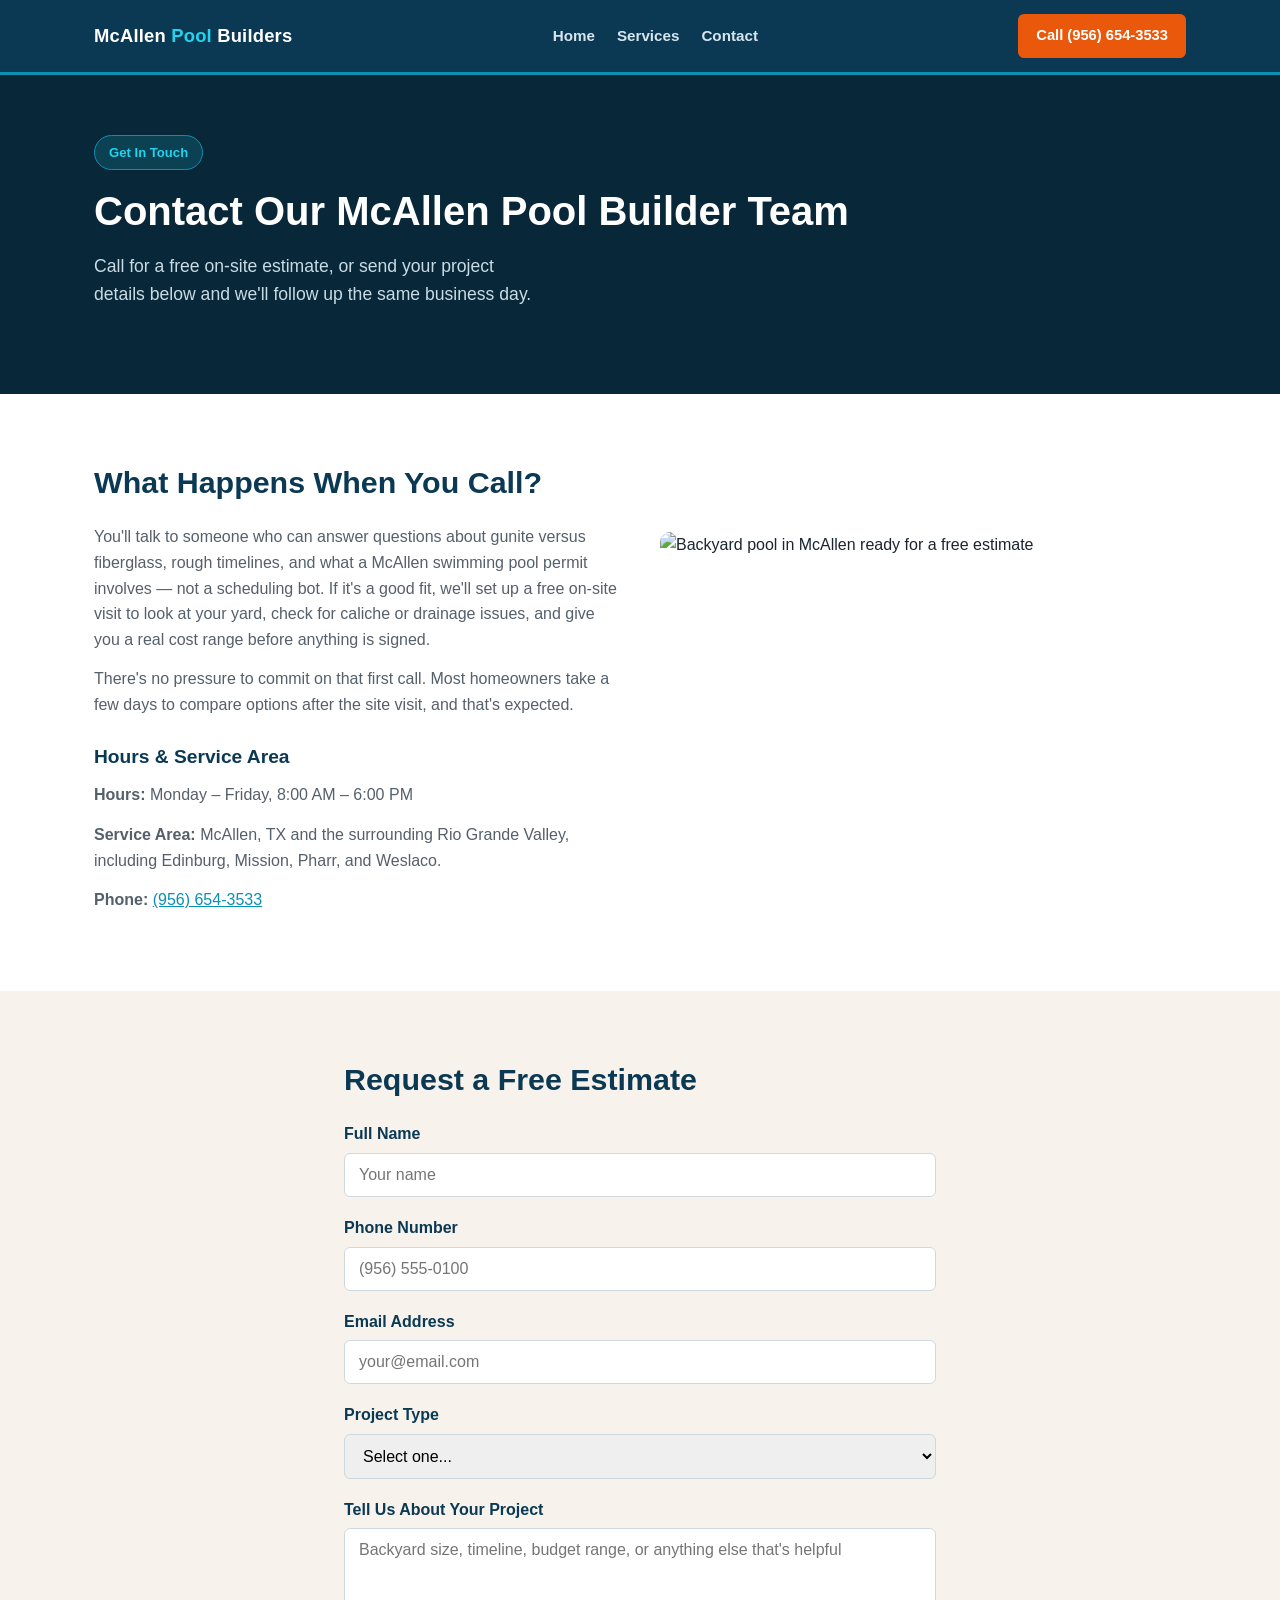
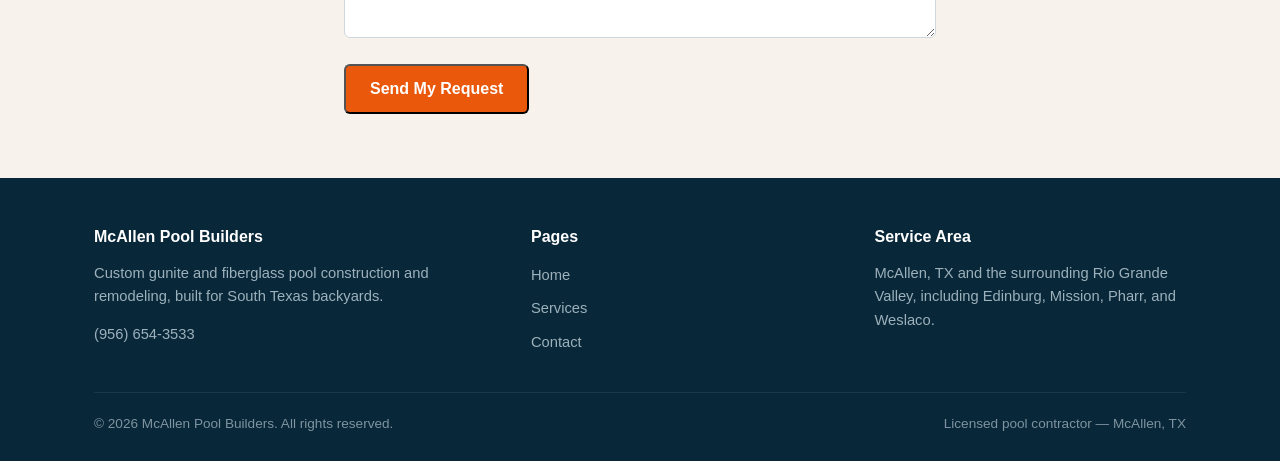
==== contact.html @ 000afb39 "Initial site build" ====
<!DOCTYPE html>
<html lang="en">
<head>
<meta charset="UTF-8">
<meta name="viewport" content="width=device-width, initial-scale=1.0">
<title>Contact McAllen Pool Builders | Free Estimate</title>
<meta name="description" content="Get a free pool building estimate in McAllen, TX. Call (956) 654-3533 or send your project details online.">
<link rel="stylesheet" href="/styles.css">
<script type="application/ld+json">
{
  "@context": "https://schema.org",
  "@type": "LocalBusiness",
  "name": "McAllen Pool Builders",
  "telephone": "+19566543533",
  "address": {
    "@type": "PostalAddress",
    "addressLocality": "McAllen",
    "addressRegion": "TX",
    "addressCountry": "US"
  },
  "areaServed": "McAllen, TX",
  "description": "Custom gunite and fiberglass pool builder in McAllen, TX",
  "openingHours": "Mo-Fr 08:00-18:00"
}
</script>
</head>
<body>

<nav class="site-nav">
  <div class="nav-inner">
    <a href="/" class="nav-logo">McAllen <span>Pool</span> Builders</a>
    <ul class="nav-links">
      <li><a href="/">Home</a></li>
      <li><a href="/services.html">Services</a></li>
      <li><a href="/contact.html">Contact</a></li>
    </ul>
    <a href="tel:+19566543533" class="nav-cta">Call (956) 654-3533</a>
  </div>
</nav>

<header class="hero" style="padding-bottom: 60px;">
  <div class="container">
    <span class="hero-badge">Get In Touch</span>
    <h1>Contact Our McAllen Pool Builder Team</h1>
    <p class="lead">Call for a free on-site estimate, or send your project details below and we'll follow up the same business day.</p>
  </div>
</header>

<section class="section-white">
  <div class="container two-col">
    <div>
      <h2>What Happens When You Call?</h2>
      <p>You'll talk to someone who can answer questions about gunite versus fiberglass, rough timelines, and what a McAllen swimming pool permit involves &mdash; not a scheduling bot. If it's a good fit, we'll set up a free on-site visit to look at your yard, check for caliche or drainage issues, and give you a real cost range before anything is signed.</p>
      <p>There's no pressure to commit on that first call. Most homeowners take a few days to compare options after the site visit, and that's expected.</p>
      <h3 style="margin-top:24px;">Hours &amp; Service Area</h3>
      <p><strong>Hours:</strong> Monday &ndash; Friday, 8:00 AM &ndash; 6:00 PM</p>
      <p><strong>Service Area:</strong> McAllen, TX and the surrounding Rio Grande Valley, including Edinburg, Mission, Pharr, and Weslaco.</p>
      <p><strong>Phone:</strong> <a href="tel:+19566543533">(956) 654-3533</a></p>
    </div>
    <div>
      <img src="https://images.pexels.com/photos/5306735/pexels-photo-5306735.jpeg?auto=compress&cs=tinysrgb&w=900" alt="Backyard pool in McAllen ready for a free estimate">
    </div>
  </div>
</section>

<section class="section-sand">
  <div class="container" style="max-width: 640px;">
    <h2>Request a Free Estimate</h2>
    <form action="https://formspree.io/f/mvzezpne" method="POST">
      <input type="hidden" name="_subject" value="New Lead &mdash; Pool Builder in McAllen, TX">
      <div class="form-group">
        <label for="name">Full Name</label>
        <input type="text" id="name" name="name" placeholder="Your name" required>
      </div>
      <div class="form-group">
        <label for="phone">Phone Number</label>
        <input type="tel" id="phone" name="phone" placeholder="(956) 555-0100" required>
      </div>
      <div class="form-group">
        <label for="email">Email Address</label>
        <input type="email" id="email" name="email" placeholder="your@email.com">
      </div>
      <div class="form-group">
        <label for="project">Project Type</label>
        <select id="project" name="project">
          <option value="">Select one...</option>
          <option value="New gunite pool">New gunite pool</option>
          <option value="New fiberglass pool">New fiberglass pool</option>
          <option value="Pool remodel or resurfacing">Pool remodel or resurfacing</option>
          <option value="Not sure yet">Not sure yet</option>
        </select>
      </div>
      <div class="form-group">
        <label for="message">Tell Us About Your Project</label>
        <textarea id="message" name="message" placeholder="Backyard size, timeline, budget range, or anything else that's helpful"></textarea>
      </div>
      <input type="text" name="_gotcha" style="display:none" tabindex="-1">
      <button type="submit" class="btn btn-primary">Send My Request</button>
    </form>
  </div>
</section>

<footer>
  <div class="container">
    <div class="footer-grid">
      <div>
        <h4>McAllen Pool Builders</h4>
        <p>Custom gunite and fiberglass pool construction and remodeling, built for South Texas backyards.</p>
        <p><a href="tel:+19566543533">(956) 654-3533</a></p>
      </div>
      <div>
        <h4>Pages</h4>
        <ul>
          <li><a href="/">Home</a></li>
          <li><a href="/services.html">Services</a></li>
          <li><a href="/contact.html">Contact</a></li>
        </ul>
      </div>
      <div>
        <h4>Service Area</h4>
        <p>McAllen, TX and the surrounding Rio Grande Valley, including Edinburg, Mission, Pharr, and Weslaco.</p>
      </div>
    </div>
    <div class="footer-bottom">
      <span>&copy; 2026 McAllen Pool Builders. All rights reserved.</span>
      <span>Licensed pool contractor &mdash; McAllen, TX</span>
    </div>
  </div>
</footer>

</body>
</html>
---- styles.css ----
/* McAllen Pool Builders — shared stylesheet */

:root {
  --navy: #0b3954;
  --navy-dark: #082738;
  --aqua: #0891b2;
  --aqua-light: #22d3ee;
  --sand: #f7f3ec;
  --sand-dark: #ede4d3;
  --ink: #1a2530;
  --gray: #55606b;
  --white: #ffffff;
  --orange: #ea580c;
}

* { box-sizing: border-box; margin: 0; padding: 0; }

body {
  font-family: -apple-system, BlinkMacSystemFont, "Segoe UI", Roboto, Helvetica, Arial, sans-serif;
  color: var(--ink);
  line-height: 1.6;
  background: var(--white);
}

img { max-width: 100%; display: block; }

a { color: var(--aqua); }

.container {
  max-width: 1140px;
  margin: 0 auto;
  padding: 0 24px;
}

/* ---------- Nav ---------- */
.site-nav {
  position: sticky;
  top: 0;
  z-index: 50;
  background: var(--navy);
  border-bottom: 3px solid var(--aqua);
}

.nav-inner {
  max-width: 1140px;
  margin: 0 auto;
  padding: 14px 24px;
  display: flex;
  align-items: center;
  justify-content: space-between;
  gap: 16px;
}

.nav-logo {
  color: var(--white);
  font-weight: 800;
  font-size: 1.15rem;
  text-decoration: none;
  letter-spacing: 0.2px;
}

.nav-logo span { color: var(--aqua-light); }

.nav-links {
  display: flex;
  gap: 22px;
  list-style: none;
}

.nav-links a {
  color: #d7e6ee;
  text-decoration: none;
  font-weight: 600;
  font-size: 0.95rem;
}

.nav-links a:hover { color: var(--aqua-light); }

.nav-cta {
  background: var(--orange);
  color: var(--white) !important;
  padding: 10px 18px;
  border-radius: 6px;
  font-weight: 700;
  text-decoration: none;
  white-space: nowrap;
  font-size: 0.92rem;
}

.nav-cta:hover { background: #c2410c; }

/* ---------- Hero ---------- */
.hero {
  background: var(--navy-dark);
  color: var(--white);
  padding: 60px 0 0;
}

.hero-grid {
  display: grid;
  grid-template-columns: 1.05fr 0.95fr;
  gap: 40px;
  align-items: center;
}

.hero-badge {
  display: inline-block;
  background: rgba(34, 211, 238, 0.15);
  border: 1px solid var(--aqua);
  color: var(--aqua-light);
  padding: 6px 14px;
  border-radius: 999px;
  font-size: 0.82rem;
  font-weight: 700;
  margin-bottom: 18px;
}

.hero h1 {
  font-size: 2.5rem;
  line-height: 1.15;
  margin-bottom: 18px;
}

.hero p.lead {
  font-size: 1.1rem;
  color: #c9dce5;
  margin-bottom: 26px;
  max-width: 46ch;
}

.hero-ctas { display: flex; gap: 14px; flex-wrap: wrap; margin-bottom: 40px; }

.btn {
  display: inline-block;
  padding: 14px 24px;
  border-radius: 6px;
  font-weight: 700;
  text-decoration: none;
  font-size: 1rem;
}

.btn-primary { background: var(--orange); color: var(--white); }
.btn-primary:hover { background: #c2410c; }

.btn-secondary {
  background: transparent;
  color: var(--white);
  border: 2px solid rgba(255,255,255,0.4);
}
.btn-secondary:hover { border-color: var(--aqua-light); color: var(--aqua-light); }

.hero-image img {
  border-radius: 10px;
  width: 100%;
  height: 380px;
  object-fit: cover;
}

/* ---------- Sections ---------- */
section { padding: 64px 0; }
.section-white { background: var(--white); }
.section-sand { background: var(--sand); }

h2 {
  font-size: 1.9rem;
  color: var(--navy);
  margin-bottom: 18px;
}

h3 { font-size: 1.2rem; color: var(--navy); margin-bottom: 10px; }

p { margin-bottom: 14px; color: var(--gray); max-width: 72ch; }

.two-col {
  display: grid;
  grid-template-columns: 1fr 1fr;
  gap: 40px;
  align-items: center;
}

.two-col img { border-radius: 10px; height: 320px; width: 100%; object-fit: cover; }

/* ---------- Cards ---------- */
.card-grid {
  display: grid;
  grid-template-columns: repeat(3, 1fr);
  gap: 24px;
  margin-top: 28px;
}

.card {
  background: var(--white);
  border: 1px solid var(--sand-dark);
  border-radius: 10px;
  padding: 26px;
  box-shadow: 0 1px 3px rgba(0,0,0,0.04);
}

.card h3 { margin-bottom: 8px; }

.card .price {
  display: inline-block;
  background: var(--sand);
  color: var(--navy);
  font-weight: 700;
  padding: 4px 10px;
  border-radius: 5px;
  font-size: 0.85rem;
  margin-top: 8px;
}

/* ---------- Trigger list ---------- */
.trigger-list { list-style: none; margin-top: 20px; }
.trigger-list li {
  padding: 14px 0 14px 32px;
  position: relative;
  border-bottom: 1px solid var(--sand-dark);
  color: var(--gray);
}
.trigger-list li::before {
  content: "\2713";
  position: absolute;
  left: 0;
  top: 14px;
  color: var(--aqua);
  font-weight: 700;
}

/* ---------- FAQ flashcards ---------- */
.faq-grid { display: grid; gap: 16px; margin-top: 24px; }

.faq-card {
  background: var(--white);
  border: 1px solid var(--sand-dark);
  border-left: 4px solid var(--aqua);
  border-radius: 8px;
  padding: 20px 24px;
}

.faq-card h3 { font-size: 1.05rem; margin-bottom: 8px; }
.faq-card p { margin-bottom: 0; }

/* ---------- CTA banner ---------- */
.cta-banner {
  background: var(--orange);
  color: var(--white);
  text-align: center;
  padding: 48px 0;
}

.cta-banner h2 { color: var(--white); margin-bottom: 12px; }
.cta-banner p { color: #ffe9dc; margin: 0 auto 22px; }
.cta-banner .btn-secondary { border-color: rgba(255,255,255,0.6); }

/* ---------- Footer ---------- */
footer {
  background: var(--navy-dark);
  color: #b9c9d2;
  padding: 46px 0 26px;
}

.footer-grid {
  display: grid;
  grid-template-columns: 1.3fr 1fr 1fr;
  gap: 32px;
  margin-bottom: 30px;
}

footer h4 { color: var(--white); margin-bottom: 12px; font-size: 1rem; }
footer p { color: #9db1bc; font-size: 0.92rem; }
footer a { color: #9db1bc; text-decoration: none; font-size: 0.92rem; }
footer a:hover { color: var(--aqua-light); }
footer ul { list-style: none; }
footer li { margin-bottom: 8px; }

.footer-bottom {
  border-top: 1px solid rgba(255,255,255,0.08);
  padding-top: 20px;
  font-size: 0.85rem;
  color: #7f93a0;
  display: flex;
  justify-content: space-between;
  flex-wrap: wrap;
  gap: 10px;
}

/* ---------- Forms ---------- */
.form-group { margin-bottom: 18px; }
.form-group label { display: block; font-weight: 600; margin-bottom: 6px; color: var(--navy); }
.form-group input, .form-group select, .form-group textarea {
  width: 100%;
  padding: 12px 14px;
  border: 1px solid #cfd8de;
  border-radius: 6px;
  font-size: 1rem;
  font-family: inherit;
}
.form-group textarea { min-height: 110px; resize: vertical; }

/* ---------- Utility ---------- */
.section-header { max-width: 62ch; margin-bottom: 8px; }
.eyebrow {
  color: var(--aqua);
  font-weight: 700;
  font-size: 0.85rem;
  letter-spacing: 0.6px;
  text-transform: uppercase;
  margin-bottom: 6px;
  display: block;
}

/* ---------- Responsive ---------- */
@media (max-width: 860px) {
  .hero-grid, .two-col { grid-template-columns: 1fr; }
  .hero-image { order: -1; }
  .card-grid { grid-template-columns: 1fr; }
  .footer-grid { grid-template-columns: 1fr; }
  .nav-links { display: none; }
  .hero h1 { font-size: 2rem; }
}
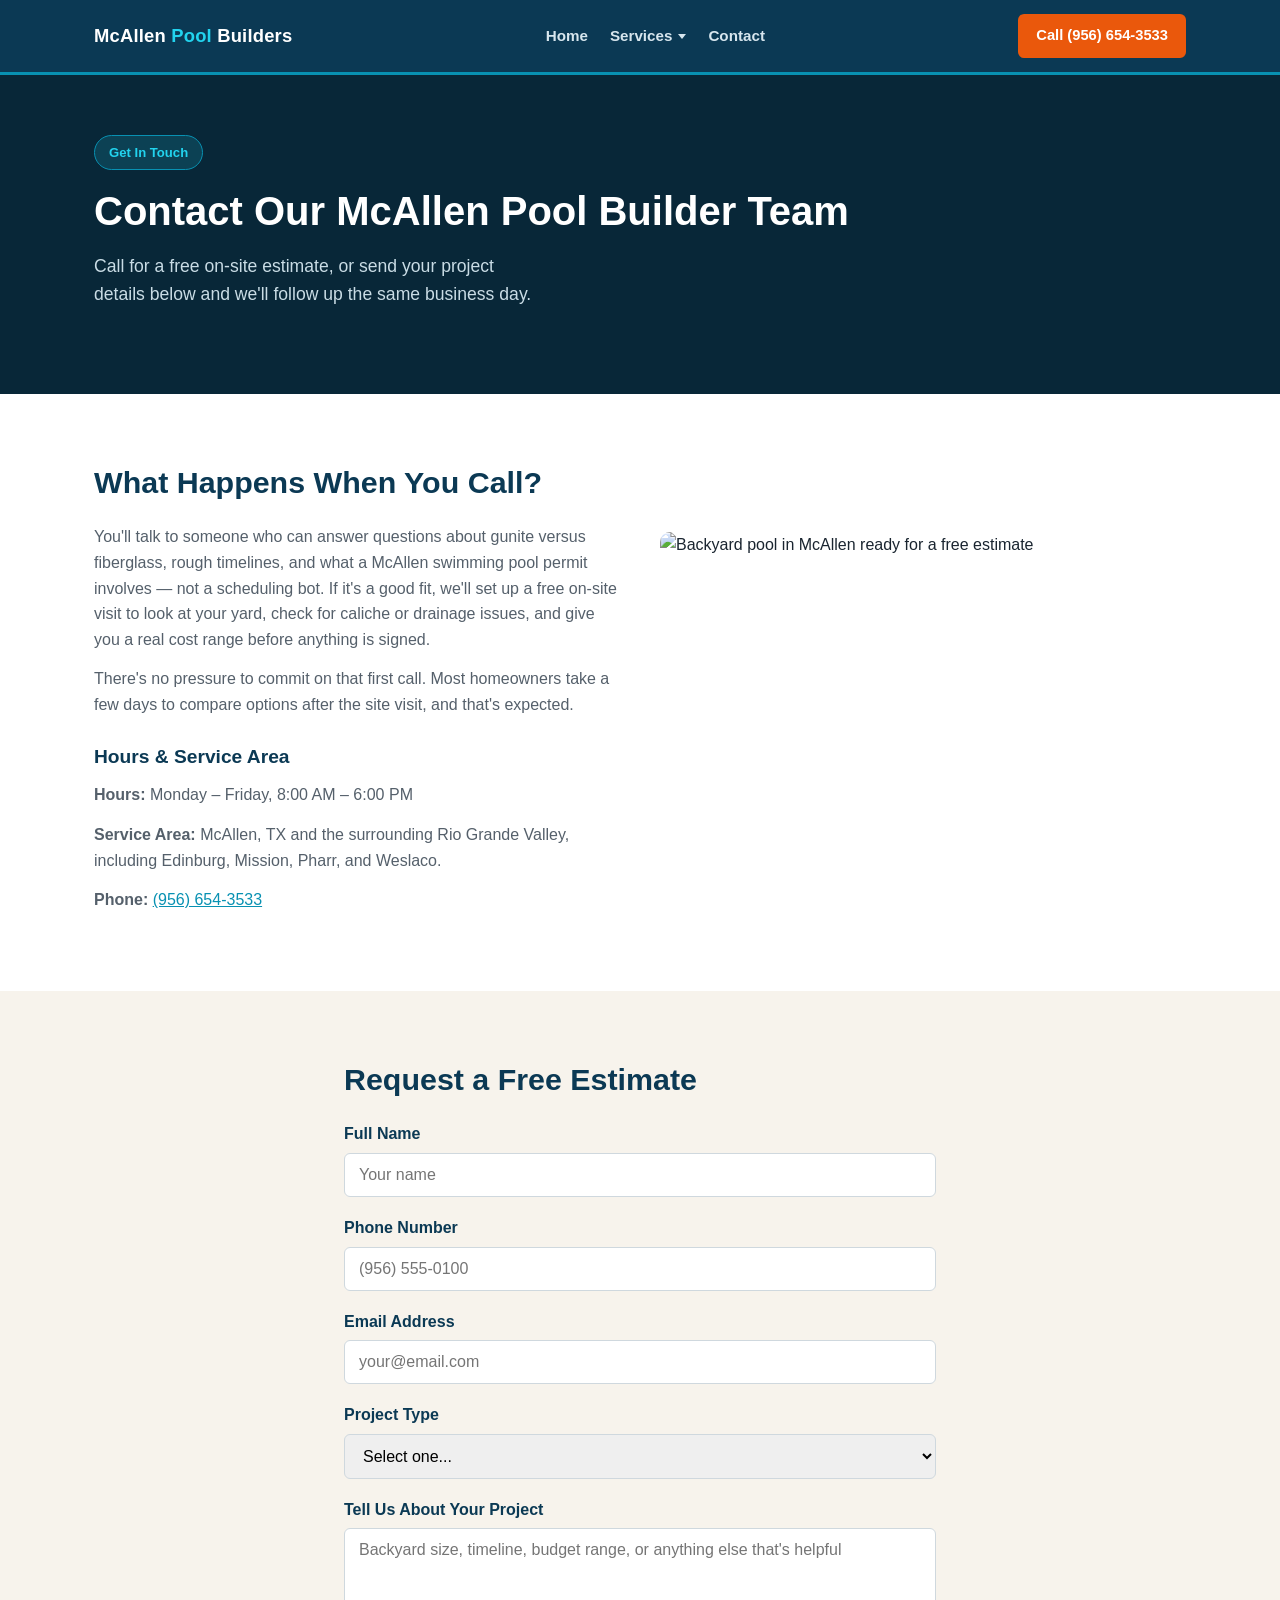
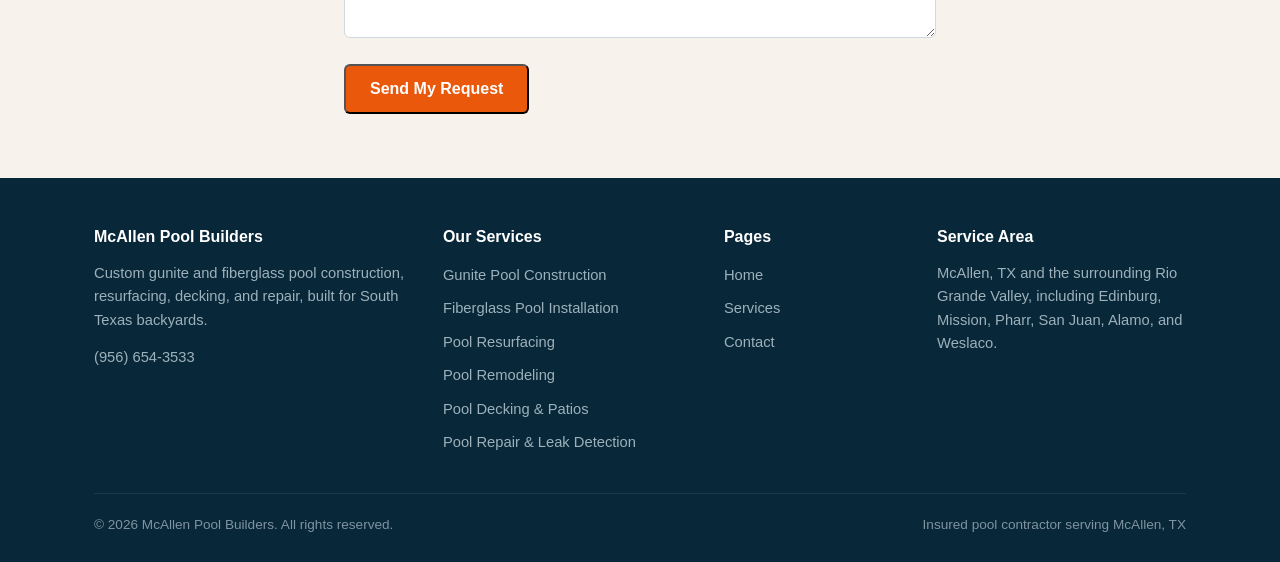
==== commit 1e41ee49: "Add Services dropdown nav and three new service pages" ====
--- a/contact.html
+++ b/contact.html
@@ -5,7 +5,7 @@
 <meta name="viewport" content="width=device-width, initial-scale=1.0">
 <title>Contact McAllen Pool Builders | Free Estimate</title>
 <meta name="description" content="Get a free pool building estimate in McAllen, TX. Call (956) 654-3533 or send your project details online.">
-<link rel="stylesheet" href="/styles.css">
+<link rel="stylesheet" href="styles.css">
 <script type="application/ld+json">
 {
   "@context": "https://schema.org",
@@ -31,8 +31,20 @@
     <a href="/" class="nav-logo">McAllen <span>Pool</span> Builders</a>
     <ul class="nav-links">
       <li><a href="/">Home</a></li>
-      <li><a href="/services.html">Services</a></li>
-      <li><a href="/contact.html">Contact</a></li>
+      <li class="has-dropdown">
+        <a href="services.html">Services</a>
+        <div class="dropdown-menu">
+          <ul class="dropdown-menu-list">
+          <li><a href="gunite-pool-construction-mcallen.html">Gunite Pool Construction</a></li>
+          <li><a href="fiberglass-pool-installation-mcallen.html">Fiberglass Pool Installation</a></li>
+          <li><a href="pool-resurfacing-mcallen.html">Pool Resurfacing &amp; Replastering</a></li>
+          <li><a href="pool-remodeling-mcallen.html">Pool Remodeling</a></li>
+          <li><a href="pool-decking-mcallen.html">Pool Decking &amp; Patios</a></li>
+          <li><a href="pool-leak-detection-mcallen.html">Pool Repair &amp; Leak Detection</a></li>
+          </ul>
+        </div>
+      </li>
+      <li><a href="contact.html">Contact</a></li>
     </ul>
     <a href="tel:+19566543533" class="nav-cta">Call (956) 654-3533</a>
   </div>
@@ -105,25 +117,36 @@
     <div class="footer-grid">
       <div>
         <h4>McAllen Pool Builders</h4>
-        <p>Custom gunite and fiberglass pool construction and remodeling, built for South Texas backyards.</p>
+        <p>Custom gunite and fiberglass pool construction, resurfacing, decking, and repair, built for South Texas backyards.</p>
         <p><a href="tel:+19566543533">(956) 654-3533</a></p>
+      </div>
+      <div>
+        <h4>Our Services</h4>
+        <ul>
+          <li><a href="gunite-pool-construction-mcallen.html">Gunite Pool Construction</a></li>
+          <li><a href="fiberglass-pool-installation-mcallen.html">Fiberglass Pool Installation</a></li>
+          <li><a href="pool-resurfacing-mcallen.html">Pool Resurfacing</a></li>
+          <li><a href="pool-remodeling-mcallen.html">Pool Remodeling</a></li>
+          <li><a href="pool-decking-mcallen.html">Pool Decking &amp; Patios</a></li>
+          <li><a href="pool-leak-detection-mcallen.html">Pool Repair &amp; Leak Detection</a></li>
+        </ul>
       </div>
       <div>
         <h4>Pages</h4>
         <ul>
           <li><a href="/">Home</a></li>
-          <li><a href="/services.html">Services</a></li>
-          <li><a href="/contact.html">Contact</a></li>
+          <li><a href="services.html">Services</a></li>
+          <li><a href="contact.html">Contact</a></li>
         </ul>
       </div>
       <div>
         <h4>Service Area</h4>
-        <p>McAllen, TX and the surrounding Rio Grande Valley, including Edinburg, Mission, Pharr, and Weslaco.</p>
+        <p>McAllen, TX and the surrounding Rio Grande Valley, including Edinburg, Mission, Pharr, San Juan, Alamo, and Weslaco.</p>
       </div>
     </div>
     <div class="footer-bottom">
       <span>&copy; 2026 McAllen Pool Builders. All rights reserved.</span>
-      <span>Licensed pool contractor &mdash; McAllen, TX</span>
+      <span>Insured pool contractor serving McAllen, TX</span>
     </div>
   </div>
 </footer>
--- a/styles.css
+++ b/styles.css
@@ -67,6 +67,8 @@
   list-style: none;
 }
 
+.nav-links li { position: relative; }
+
 .nav-links a {
   color: #d7e6ee;
   text-decoration: none;
@@ -75,6 +77,65 @@
 }
 
 .nav-links a:hover { color: var(--aqua-light); }
+
+/* ---------- Services dropdown ---------- */
+.has-dropdown > a {
+  display: inline-flex;
+  align-items: center;
+  gap: 6px;
+}
+
+.has-dropdown > a::after {
+  content: "";
+  width: 0;
+  height: 0;
+  border-left: 4px solid transparent;
+  border-right: 4px solid transparent;
+  border-top: 5px solid currentColor;
+}
+
+/* Transparent hit-area bridge: padding-top (not margin-top) keeps the gap
+   between the nav bar and the menu inside the element's own hoverable box,
+   so the pointer can travel down into the menu without dropping :hover. */
+.dropdown-menu {
+  display: none;
+  position: absolute;
+  top: 100%;
+  left: -20px;
+  padding-top: 14px;
+  min-width: 270px;
+  z-index: 200;
+}
+
+.has-dropdown:hover .dropdown-menu,
+.has-dropdown:focus-within .dropdown-menu {
+  display: block;
+}
+
+.dropdown-menu-list {
+  list-style: none;
+  background: var(--navy);
+  border: 1px solid rgba(255, 255, 255, 0.12);
+  border-top: 3px solid var(--aqua);
+  padding: 8px 0;
+  box-shadow: 0 10px 24px rgba(0, 0, 0, 0.28);
+}
+
+.dropdown-menu-list li + li { border-top: 1px solid rgba(255, 255, 255, 0.12); }
+
+.dropdown-menu-list a {
+  display: block;
+  padding: 11px 20px;
+  color: #d7e6ee;
+  font-size: 0.9rem;
+  font-weight: 500;
+  white-space: nowrap;
+}
+
+.dropdown-menu-list a:hover {
+  background: #14496b;
+  color: #ffffff;
+}
 
 .nav-cta {
   background: var(--orange);
@@ -261,7 +322,7 @@
 
 .footer-grid {
   display: grid;
-  grid-template-columns: 1.3fr 1fr 1fr;
+  grid-template-columns: 1.4fr 1.1fr 0.8fr 1.1fr;
   gap: 32px;
   margin-bottom: 30px;
 }
@@ -310,11 +371,33 @@
 }
 
 /* ---------- Responsive ---------- */
+@media (max-width: 1040px) {
+  .footer-grid { grid-template-columns: 1fr 1fr; }
+}
+
 @media (max-width: 860px) {
   .hero-grid, .two-col { grid-template-columns: 1fr; }
   .hero-image { order: -1; }
   .card-grid { grid-template-columns: 1fr; }
   .footer-grid { grid-template-columns: 1fr; }
-  .nav-links { display: none; }
   .hero h1 { font-size: 2rem; }
-}
+
+  /* Nav wraps onto its own row instead of disappearing. The hover dropdown is
+     pointless on touch, so it is switched off here; the footer carries a
+     direct link to every service page on small screens. */
+  .nav-inner {
+    flex-wrap: wrap;
+    justify-content: center;
+    gap: 12px;
+  }
+  .nav-links {
+    order: 3;
+    width: 100%;
+    flex-wrap: wrap;
+    justify-content: center;
+    gap: 18px;
+  }
+  .nav-links a { font-size: 0.9rem; }
+  .dropdown-menu { display: none !important; }
+  .has-dropdown > a::after { display: none; }
+}
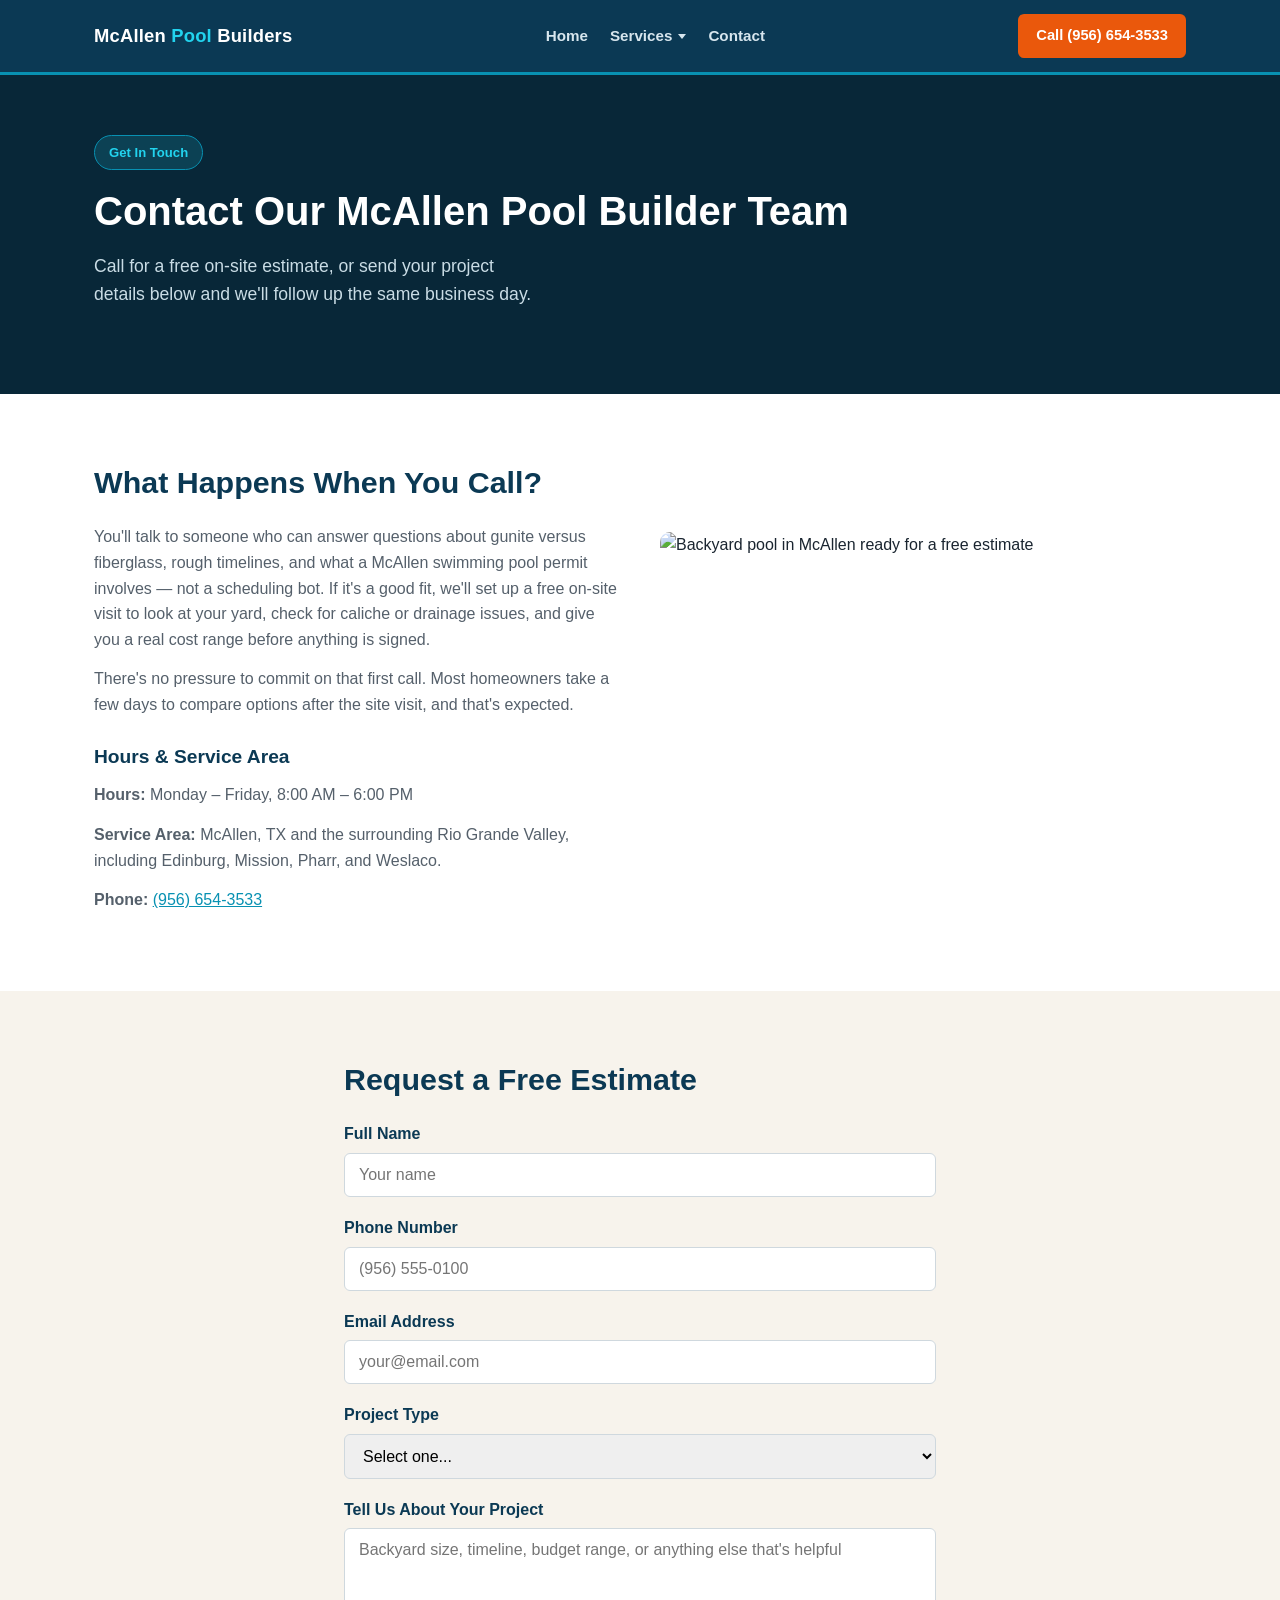
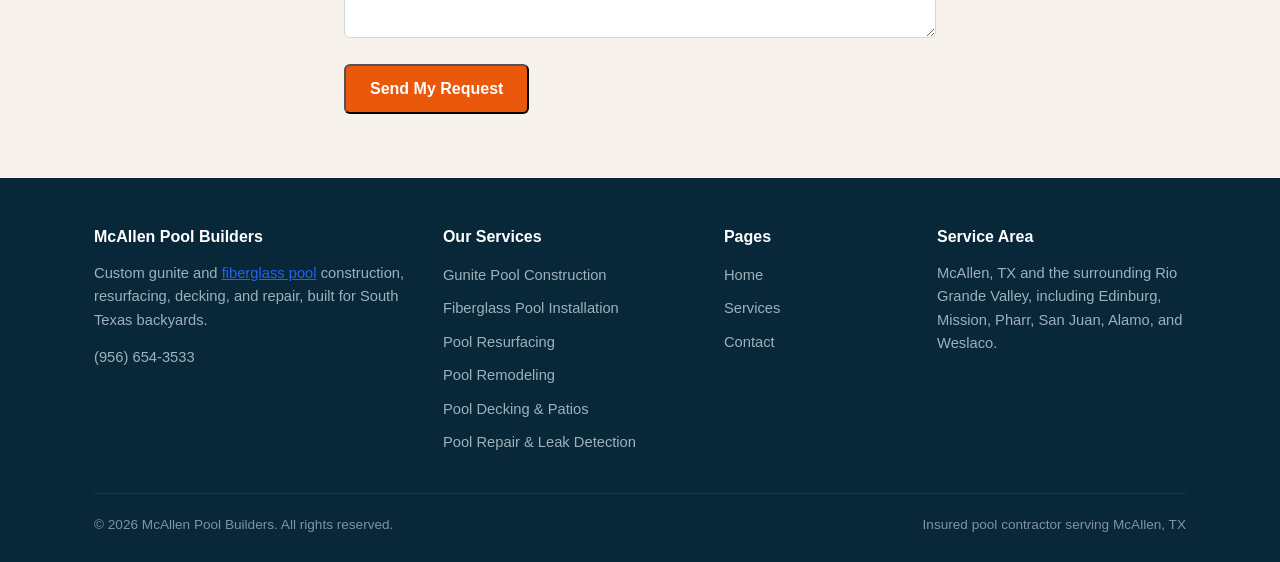
==== commit 250306ef: "Add contextual internal links with descriptive anchor text (A3)" ====
--- a/contact.html
+++ b/contact.html
@@ -1,11 +1,13 @@
 <!DOCTYPE html>
+
 <html lang="en">
 <head>
-<meta charset="UTF-8">
-<meta name="viewport" content="width=device-width, initial-scale=1.0">
+<link href="https://www.mcallenpoolbuilders.com/contact.html" rel="canonical"/>
+<meta charset="utf-8"/>
+<meta content="width=device-width, initial-scale=1.0" name="viewport"/>
 <title>Contact McAllen Pool Builders | Free Estimate</title>
-<meta name="description" content="Get a free pool building estimate in McAllen, TX. Call (956) 654-3533 or send your project details online.">
-<link rel="stylesheet" href="styles.css">
+<meta content="Get a free pool building estimate in McAllen, TX. Call (956) 654-3533 or send your project details online." name="description"/>
+<link href="styles.css" rel="stylesheet"/>
 <script type="application/ld+json">
 {
   "@context": "https://schema.org",
@@ -25,131 +27,125 @@
 </script>
 </head>
 <body>
-
 <nav class="site-nav">
-  <div class="nav-inner">
-    <a href="/" class="nav-logo">McAllen <span>Pool</span> Builders</a>
-    <ul class="nav-links">
-      <li><a href="/">Home</a></li>
-      <li class="has-dropdown">
-        <a href="services.html">Services</a>
-        <div class="dropdown-menu">
-          <ul class="dropdown-menu-list">
-          <li><a href="gunite-pool-construction-mcallen.html">Gunite Pool Construction</a></li>
-          <li><a href="fiberglass-pool-installation-mcallen.html">Fiberglass Pool Installation</a></li>
-          <li><a href="pool-resurfacing-mcallen.html">Pool Resurfacing &amp; Replastering</a></li>
-          <li><a href="pool-remodeling-mcallen.html">Pool Remodeling</a></li>
-          <li><a href="pool-decking-mcallen.html">Pool Decking &amp; Patios</a></li>
-          <li><a href="pool-leak-detection-mcallen.html">Pool Repair &amp; Leak Detection</a></li>
-          </ul>
-        </div>
-      </li>
-      <li><a href="contact.html">Contact</a></li>
-    </ul>
-    <a href="tel:+19566543533" class="nav-cta">Call (956) 654-3533</a>
-  </div>
+<div class="nav-inner">
+<a class="nav-logo" href="/">McAllen <span>Pool</span> Builders</a>
+<ul class="nav-links">
+<li><a href="/">Home</a></li>
+<li class="has-dropdown">
+<a href="services.html">Services</a>
+<div class="dropdown-menu">
+<ul class="dropdown-menu-list">
+<li><a href="gunite-pool-construction-mcallen.html">Gunite Pool Construction</a></li>
+<li><a href="fiberglass-pool-installation-mcallen.html">Fiberglass Pool Installation</a></li>
+<li><a href="pool-resurfacing-mcallen.html">Pool Resurfacing &amp; Replastering</a></li>
+<li><a href="pool-remodeling-mcallen.html">Pool Remodeling</a></li>
+<li><a href="pool-decking-mcallen.html">Pool Decking &amp; Patios</a></li>
+<li><a href="pool-leak-detection-mcallen.html">Pool Repair &amp; Leak Detection</a></li>
+</ul>
+</div>
+</li>
+<li><a href="contact.html">Contact</a></li>
+</ul>
+<a class="nav-cta" href="tel:+19566543533">Call (956) 654-3533</a>
+</div>
 </nav>
-
 <header class="hero" style="padding-bottom: 60px;">
-  <div class="container">
-    <span class="hero-badge">Get In Touch</span>
-    <h1>Contact Our McAllen Pool Builder Team</h1>
-    <p class="lead">Call for a free on-site estimate, or send your project details below and we'll follow up the same business day.</p>
-  </div>
+<div class="container">
+<span class="hero-badge">Get In Touch</span>
+<h1>Contact Our McAllen Pool Builder Team</h1>
+<p class="lead">Call for a free on-site estimate, or send your project details below and we'll follow up the same business day.</p>
+</div>
 </header>
-
 <section class="section-white">
-  <div class="container two-col">
-    <div>
-      <h2>What Happens When You Call?</h2>
-      <p>You'll talk to someone who can answer questions about gunite versus fiberglass, rough timelines, and what a McAllen swimming pool permit involves &mdash; not a scheduling bot. If it's a good fit, we'll set up a free on-site visit to look at your yard, check for caliche or drainage issues, and give you a real cost range before anything is signed.</p>
-      <p>There's no pressure to commit on that first call. Most homeowners take a few days to compare options after the site visit, and that's expected.</p>
-      <h3 style="margin-top:24px;">Hours &amp; Service Area</h3>
-      <p><strong>Hours:</strong> Monday &ndash; Friday, 8:00 AM &ndash; 6:00 PM</p>
-      <p><strong>Service Area:</strong> McAllen, TX and the surrounding Rio Grande Valley, including Edinburg, Mission, Pharr, and Weslaco.</p>
-      <p><strong>Phone:</strong> <a href="tel:+19566543533">(956) 654-3533</a></p>
-    </div>
-    <div>
-      <img src="https://images.pexels.com/photos/5306735/pexels-photo-5306735.jpeg?auto=compress&cs=tinysrgb&w=900" alt="Backyard pool in McAllen ready for a free estimate">
-    </div>
-  </div>
+<div class="container two-col">
+<div>
+<h2>What Happens When You Call?</h2>
+<p>You'll talk to someone who can answer questions about gunite versus fiberglass, rough timelines, and what a McAllen swimming pool permit involves — not a scheduling bot. If it's a good fit, we'll set up a free on-site visit to look at your yard, check for caliche or drainage issues, and give you a real cost range before anything is signed.</p>
+<p>There's no pressure to commit on that first call. Most homeowners take a few days to compare options after the site visit, and that's expected.</p>
+<h3 style="margin-top:24px;">Hours &amp; Service Area</h3>
+<p><strong>Hours:</strong> Monday – Friday, 8:00 AM – 6:00 PM</p>
+<p><strong>Service Area:</strong> McAllen, TX and the surrounding Rio Grande Valley, including Edinburg, Mission, Pharr, and Weslaco.</p>
+<p><strong>Phone:</strong> <a href="tel:+19566543533">(956) 654-3533</a></p>
+</div>
+<div>
+<img alt="Backyard pool in McAllen ready for a free estimate" src="https://images.pexels.com/photos/5306735/pexels-photo-5306735.jpeg?auto=compress&amp;cs=tinysrgb&amp;w=900"/>
+</div>
+</div>
 </section>
-
 <section class="section-sand">
-  <div class="container" style="max-width: 640px;">
-    <h2>Request a Free Estimate</h2>
-    <form action="https://formspree.io/f/mvzezpne" method="POST">
-      <input type="hidden" name="_subject" value="New Lead &mdash; Pool Builder in McAllen, TX">
-      <div class="form-group">
-        <label for="name">Full Name</label>
-        <input type="text" id="name" name="name" placeholder="Your name" required>
-      </div>
-      <div class="form-group">
-        <label for="phone">Phone Number</label>
-        <input type="tel" id="phone" name="phone" placeholder="(956) 555-0100" required>
-      </div>
-      <div class="form-group">
-        <label for="email">Email Address</label>
-        <input type="email" id="email" name="email" placeholder="your@email.com">
-      </div>
-      <div class="form-group">
-        <label for="project">Project Type</label>
-        <select id="project" name="project">
-          <option value="">Select one...</option>
-          <option value="New gunite pool">New gunite pool</option>
-          <option value="New fiberglass pool">New fiberglass pool</option>
-          <option value="Pool remodel or resurfacing">Pool remodel or resurfacing</option>
-          <option value="Not sure yet">Not sure yet</option>
-        </select>
-      </div>
-      <div class="form-group">
-        <label for="message">Tell Us About Your Project</label>
-        <textarea id="message" name="message" placeholder="Backyard size, timeline, budget range, or anything else that's helpful"></textarea>
-      </div>
-      <input type="text" name="_gotcha" style="display:none" tabindex="-1">
-      <button type="submit" class="btn btn-primary">Send My Request</button>
-    </form>
-  </div>
+<div class="container" style="max-width: 640px;">
+<h2>Request a Free Estimate</h2>
+<form action="https://formspree.io/f/mvzezpne" method="POST">
+<input name="_subject" type="hidden" value="New Lead — Pool Builder in McAllen, TX"/>
+<div class="form-group">
+<label for="name">Full Name</label>
+<input id="name" name="name" placeholder="Your name" required="" type="text"/>
+</div>
+<div class="form-group">
+<label for="phone">Phone Number</label>
+<input id="phone" name="phone" placeholder="(956) 555-0100" required="" type="tel"/>
+</div>
+<div class="form-group">
+<label for="email">Email Address</label>
+<input id="email" name="email" placeholder="your@email.com" type="email"/>
+</div>
+<div class="form-group">
+<label for="project">Project Type</label>
+<select id="project" name="project">
+<option value="">Select one...</option>
+<option value="New gunite pool">New gunite pool</option>
+<option value="New fiberglass pool">New fiberglass pool</option>
+<option value="Pool remodel or resurfacing">Pool remodel or resurfacing</option>
+<option value="Not sure yet">Not sure yet</option>
+</select>
+</div>
+<div class="form-group">
+<label for="message">Tell Us About Your Project</label>
+<textarea id="message" name="message" placeholder="Backyard size, timeline, budget range, or anything else that's helpful"></textarea>
+</div>
+<input name="_gotcha" style="display:none" tabindex="-1" type="text"/>
+<button class="btn btn-primary" type="submit">Send My Request</button>
+</form>
+</div>
 </section>
-
 <footer>
-  <div class="container">
-    <div class="footer-grid">
-      <div>
-        <h4>McAllen Pool Builders</h4>
-        <p>Custom gunite and fiberglass pool construction, resurfacing, decking, and repair, built for South Texas backyards.</p>
-        <p><a href="tel:+19566543533">(956) 654-3533</a></p>
-      </div>
-      <div>
-        <h4>Our Services</h4>
-        <ul>
-          <li><a href="gunite-pool-construction-mcallen.html">Gunite Pool Construction</a></li>
-          <li><a href="fiberglass-pool-installation-mcallen.html">Fiberglass Pool Installation</a></li>
-          <li><a href="pool-resurfacing-mcallen.html">Pool Resurfacing</a></li>
-          <li><a href="pool-remodeling-mcallen.html">Pool Remodeling</a></li>
-          <li><a href="pool-decking-mcallen.html">Pool Decking &amp; Patios</a></li>
-          <li><a href="pool-leak-detection-mcallen.html">Pool Repair &amp; Leak Detection</a></li>
-        </ul>
-      </div>
-      <div>
-        <h4>Pages</h4>
-        <ul>
-          <li><a href="/">Home</a></li>
-          <li><a href="services.html">Services</a></li>
-          <li><a href="contact.html">Contact</a></li>
-        </ul>
-      </div>
-      <div>
-        <h4>Service Area</h4>
-        <p>McAllen, TX and the surrounding Rio Grande Valley, including Edinburg, Mission, Pharr, San Juan, Alamo, and Weslaco.</p>
-      </div>
-    </div>
-    <div class="footer-bottom">
-      <span>&copy; 2026 McAllen Pool Builders. All rights reserved.</span>
-      <span>Insured pool contractor serving McAllen, TX</span>
-    </div>
-  </div>
+<div class="container">
+<div class="footer-grid">
+<div>
+<h4>McAllen Pool Builders</h4>
+<p>Custom gunite and <a href="fiberglass-pool-installation-mcallen.html" style="color: #2563eb; text-decoration: underline;">fiberglass pool</a> construction, resurfacing, decking, and repair, built for South Texas backyards.</p>
+<p><a href="tel:+19566543533">(956) 654-3533</a></p>
+</div>
+<div>
+<h4>Our Services</h4>
+<ul>
+<li><a href="gunite-pool-construction-mcallen.html">Gunite Pool Construction</a></li>
+<li><a href="fiberglass-pool-installation-mcallen.html">Fiberglass Pool Installation</a></li>
+<li><a href="pool-resurfacing-mcallen.html">Pool Resurfacing</a></li>
+<li><a href="pool-remodeling-mcallen.html">Pool Remodeling</a></li>
+<li><a href="pool-decking-mcallen.html">Pool Decking &amp; Patios</a></li>
+<li><a href="pool-leak-detection-mcallen.html">Pool Repair &amp; Leak Detection</a></li>
+</ul>
+</div>
+<div>
+<h4>Pages</h4>
+<ul>
+<li><a href="/">Home</a></li>
+<li><a href="services.html">Services</a></li>
+<li><a href="contact.html">Contact</a></li>
+</ul>
+</div>
+<div>
+<h4>Service Area</h4>
+<p>McAllen, TX and the surrounding Rio Grande Valley, including Edinburg, Mission, Pharr, San Juan, Alamo, and Weslaco.</p>
+</div>
+</div>
+<div class="footer-bottom">
+<span>© 2026 McAllen Pool Builders. All rights reserved.</span>
+<span>Insured pool contractor serving McAllen, TX</span>
+</div>
+</div>
 </footer>
-
 </body>
 </html>
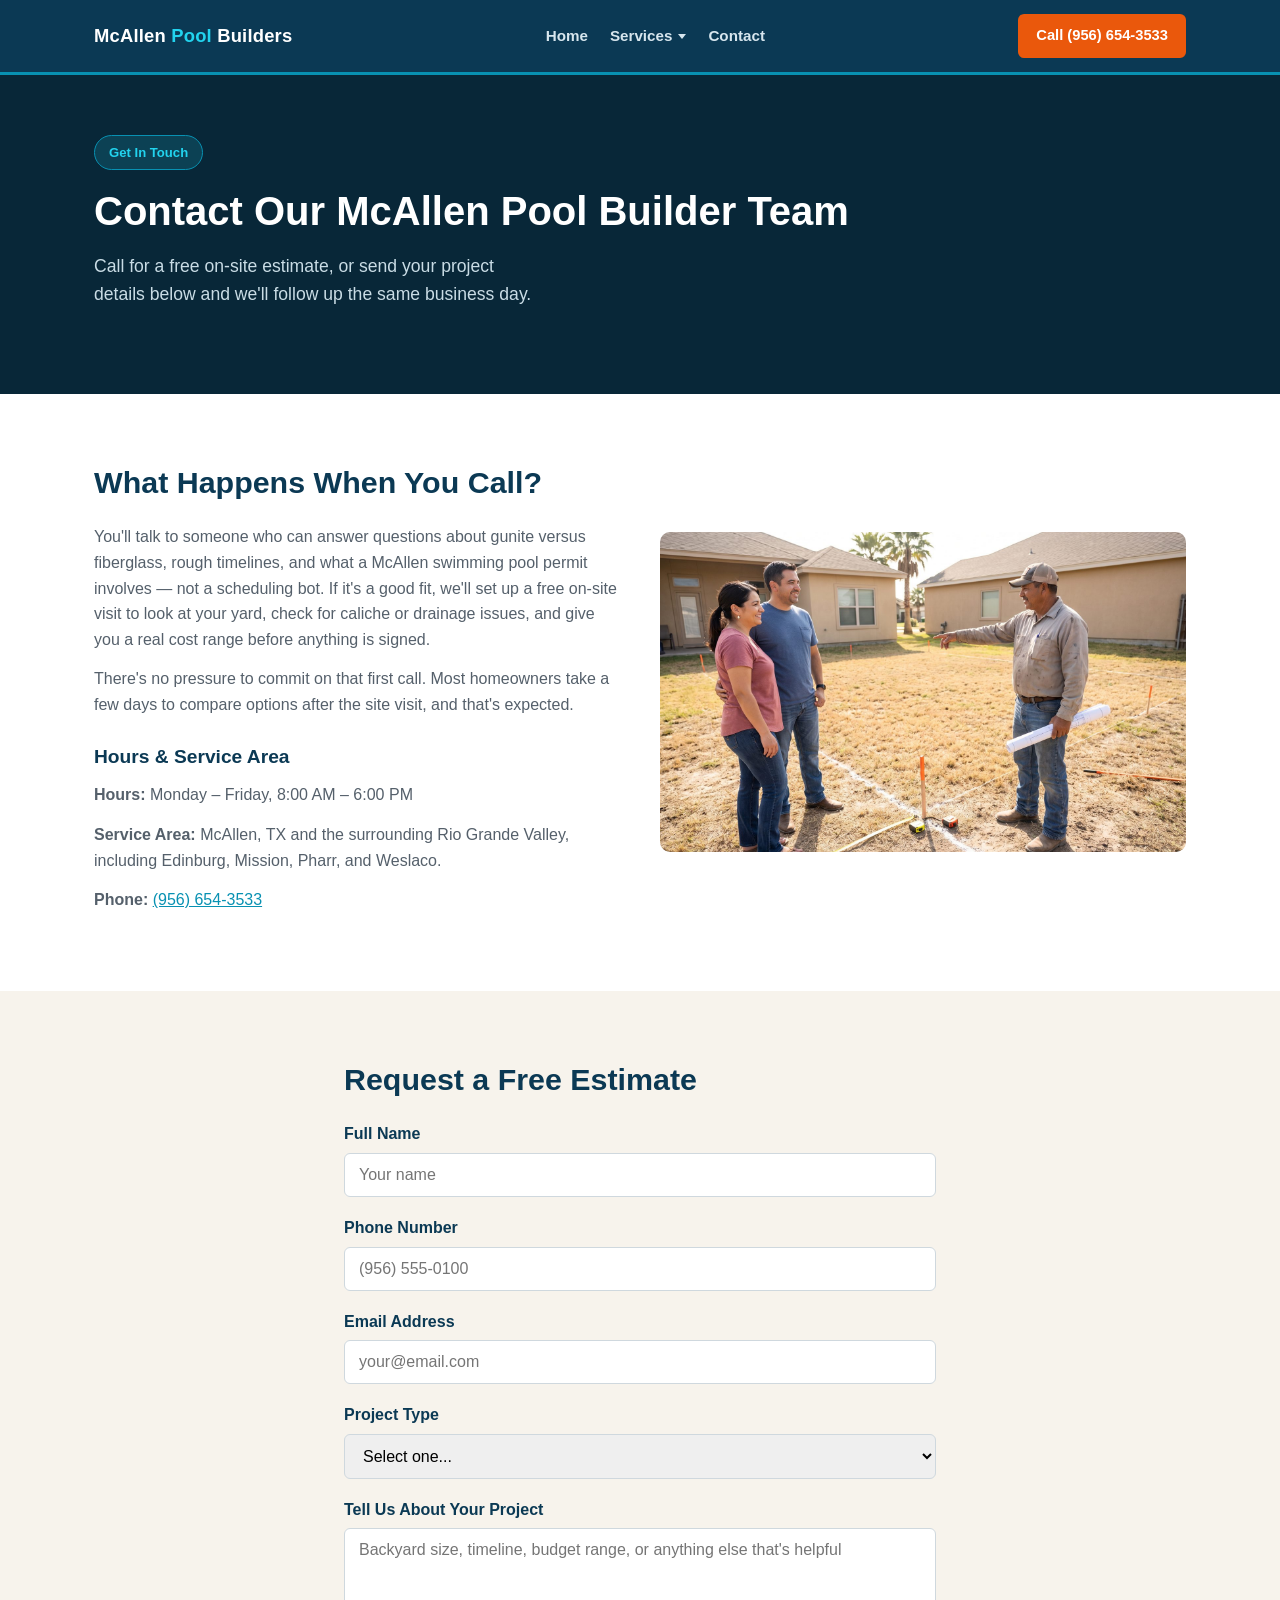
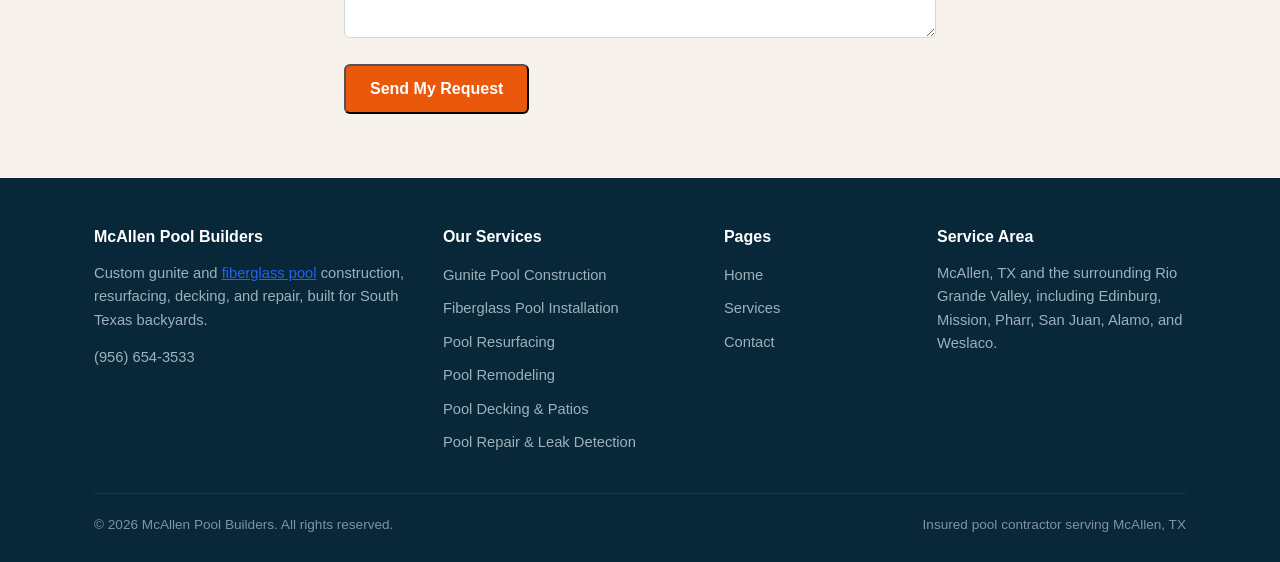
==== commit 8b5df064: "Point all pages at new local images with SEO alt text" ====
--- a/contact.html
+++ b/contact.html
@@ -69,7 +69,7 @@
 <p><strong>Phone:</strong> <a href="tel:+19566543533">(956) 654-3533</a></p>
 </div>
 <div>
-<img alt="Backyard pool in McAllen ready for a free estimate" src="https://images.pexels.com/photos/5306735/pexels-photo-5306735.jpeg?auto=compress&amp;cs=tinysrgb&amp;w=900"/>
+<img alt="McAllen pool builder walking a homeowner&#x27;s backyard during a free on-site pool estimate" src="images/pool-builder-consultation-mcallen.jpg" width="1600" height="1073" loading="lazy" decoding="async"/>
 </div>
 </div>
 </section>
